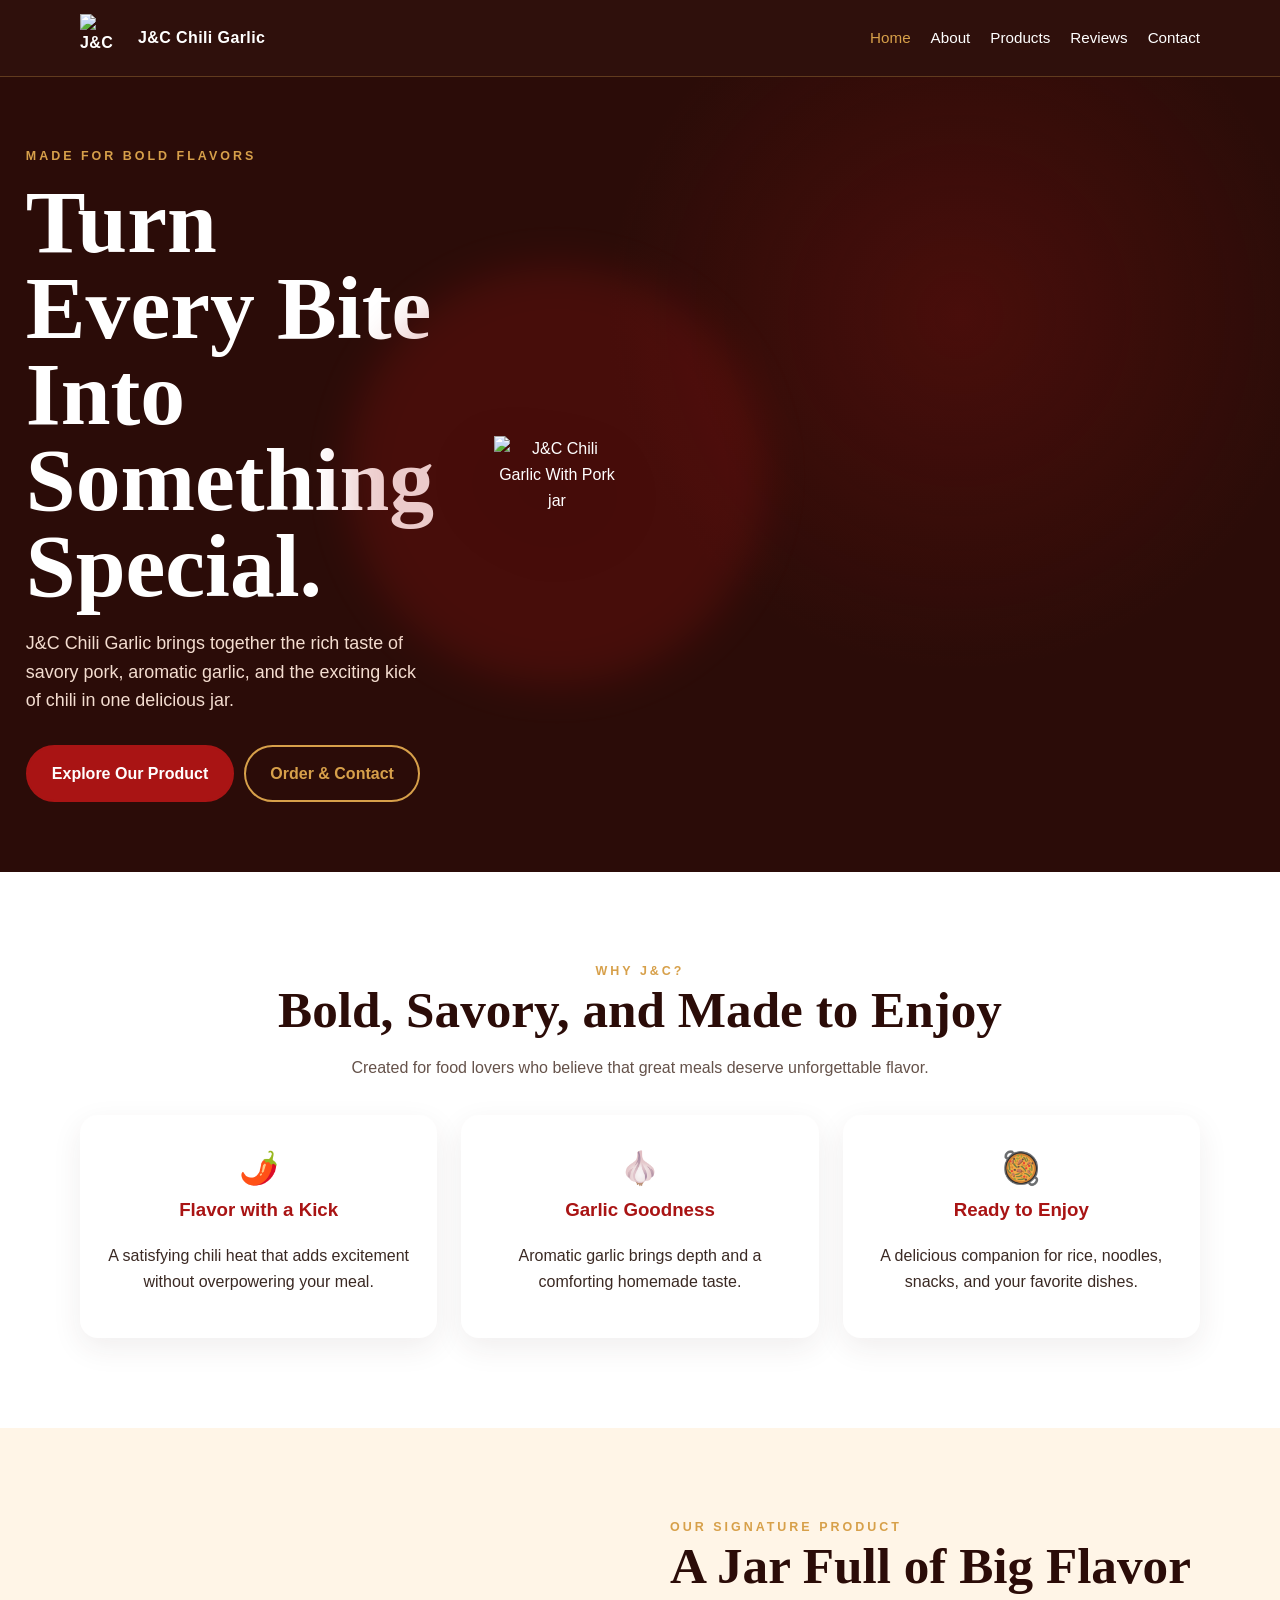
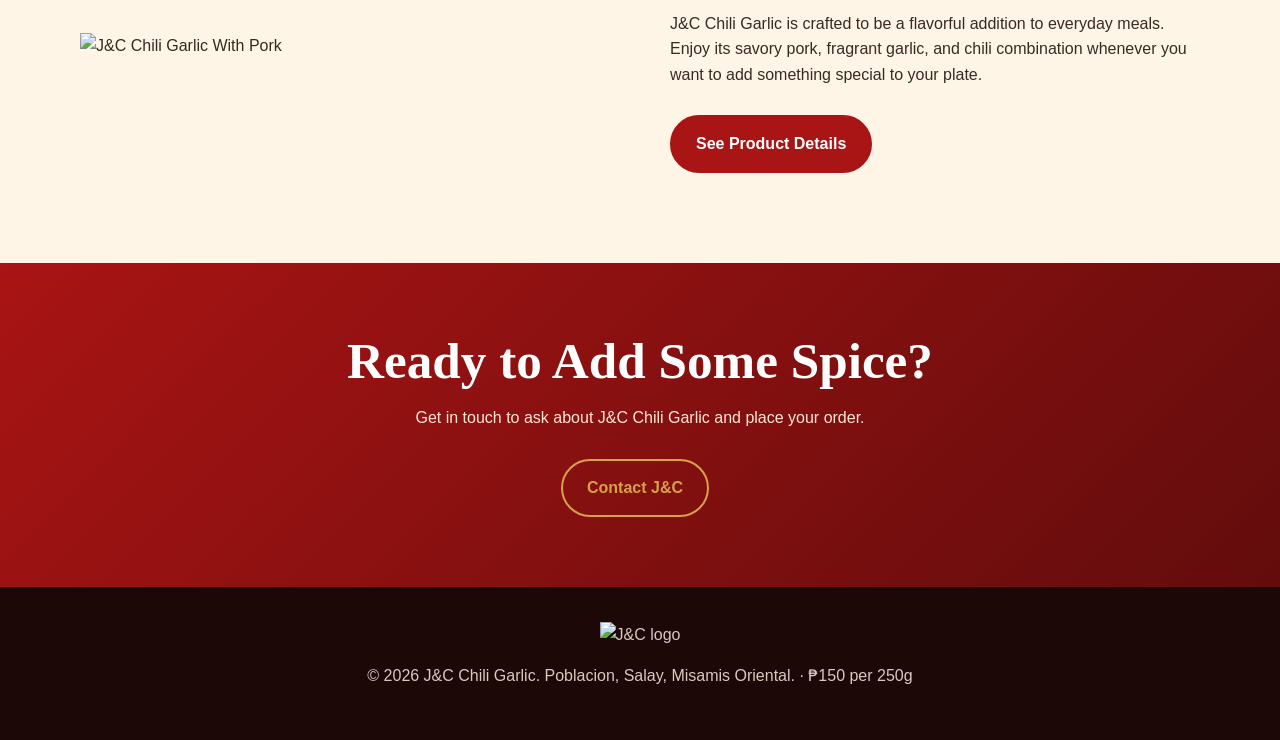
==== index.html @ 007925b5 "Add files via upload" ====
<!DOCTYPE html>
<html lang="en">
<head>
<meta charset="UTF-8"><meta name="viewport" content="width=device-width, initial-scale=1.0">
<title>J&C Chili Garlic | Home</title><link rel="stylesheet" href="style.css">
</head>
<body>
<header><div class="container nav">
<a class="brand" href="index.html"><img src="assets/jc-logo.png" alt="J&C Chili Garlic logo"><span>J&C Chili Garlic</span></a>
<nav><a class="active" href="index.html">Home</a><a href="about.html">About</a><a href="products.html">Products</a><a href="reviews.html">Reviews</a><a href="contact.html">Contact</a></nav>
</div></header>
<main>
<section class="hero"><div class="container split">
<div><div class="eyebrow">Made for bold flavors</div><h1>Turn Every Bite Into Something Special.</h1>
<p>J&C Chili Garlic brings together the rich taste of savory pork, aromatic garlic, and the exciting kick of chili in one delicious jar.</p>
<a class="btn" href="products.html">Explore Our Product</a><a class="btn btn-outline" href="contact.html">Order & Contact</a></div>
<div class="hero-image"><img src="assets/chili-garlic-pork.png" alt="J&C Chili Garlic With Pork jar"></div>
</div></section>

<section class="section alt"><div class="container center">
<div class="eyebrow">Why J&C?</div><h2>Bold, Savory, and Made to Enjoy</h2>
<p class="lead">Created for food lovers who believe that great meals deserve unforgettable flavor.</p>
<div class="grid-3">
<div class="card"><div class="feature-icon">🌶️</div><h3>Flavor with a Kick</h3><p>A satisfying chili heat that adds excitement without overpowering your meal.</p></div>
<div class="card"><div class="feature-icon">🧄</div><h3>Garlic Goodness</h3><p>Aromatic garlic brings depth and a comforting homemade taste.</p></div>
<div class="card"><div class="feature-icon">🥘</div><h3>Ready to Enjoy</h3><p>A delicious companion for rice, noodles, snacks, and your favorite dishes.</p></div>
</div></div></section>

<section class="section"><div class="container split">
<img src="assets/chili-garlic-pork.png" alt="J&C Chili Garlic With Pork">
<div><div class="eyebrow">Our signature product</div><h2>A Jar Full of Big Flavor</h2>
<p>J&C Chili Garlic is crafted to be a flavorful addition to everyday meals. Enjoy its savory pork, fragrant garlic, and chili combination whenever you want to add something special to your plate.</p>
<a class="btn" href="products.html">See Product Details</a></div>
</div></section>

<section class="cta"><div class="container"><h2>Ready to Add Some Spice?</h2><p>Get in touch to ask about J&C Chili Garlic and place your order.</p><a class="btn btn-outline" href="contact.html">Contact J&C</a></div></section>
</main>
<footer><img src="assets/jc-logo.png" alt="J&C logo"><p>© 2026 J&C Chili Garlic. Poblacion, Salay, Misamis Oriental. · ₱150 per 250g</p></footer>
<script src="script.js"></script></body></html>
---- style.css ----
:root{
  --red:#a91414;
  --deep:#2b0c08;
  --gold:#d7a04a;
  --cream:#fff5e7;
  --white:#fffdf9;
  --text:#3a2923;
}
*{box-sizing:border-box}
html{scroll-behavior:smooth}
body{margin:0;font-family:Arial,Helvetica,sans-serif;background:var(--cream);color:var(--text);line-height:1.6}
a{text-decoration:none;color:inherit}
.container{width:min(1120px,92%);margin:auto}
header{background:rgba(43,12,8,.98);color:#fff;position:sticky;top:0;z-index:20;border-bottom:1px solid rgba(215,160,74,.3)}
.nav{min-height:76px;display:flex;align-items:center;justify-content:space-between;gap:24px}
.brand{display:flex;align-items:center;gap:10px;font-weight:800;letter-spacing:.4px}
.brand img{width:48px;height:48px;object-fit:contain}
nav{display:flex;gap:20px;flex-wrap:wrap}
nav a{color:#fff;font-size:.95rem}
nav a:hover,nav a.active{color:var(--gold)}
.hero{min-height:650px;display:grid;grid-template-columns:1.05fr .95fr;align-items:center;gap:50px;padding:70px 0;background:
 radial-gradient(circle at 75% 30%,rgba(169,20,20,.24),transparent 32%),var(--deep);color:#fff;overflow:hidden}
.eyebrow{text-transform:uppercase;letter-spacing:3px;color:var(--gold);font-size:.78rem;font-weight:700}
h1{font-family:Georgia,serif;font-size:clamp(3rem,7vw,6.4rem);line-height:.96;margin:12px 0 20px}
h2{font-family:Georgia,serif;font-size:clamp(2rem,4vw,3.2rem);line-height:1.1;margin:0 0 16px;color:var(--deep)}
.hero p{font-size:1.12rem;color:#f4ddd0;max-width:580px}
.hero-image{position:relative;text-align:center}
.hero-image img{width:min(100%,500px);max-height:560px;object-fit:contain;filter:drop-shadow(0 30px 35px rgba(0,0,0,.45));position:relative;z-index:2}
.hero-image:before{content:"";position:absolute;width:420px;height:420px;border-radius:50%;background:var(--red);filter:blur(20px);opacity:.22;left:50%;top:50%;transform:translate(-50%,-50%)}
.btn{display:inline-block;padding:14px 24px;border-radius:999px;background:var(--red);color:#fff;font-weight:700;margin:12px 10px 0 0;border:2px solid var(--red);transition:.2s}
.btn:hover{transform:translateY(-2px);background:#c72424}
.btn-outline{background:transparent;border-color:var(--gold);color:var(--gold)}
.section{padding:90px 0}
.section.alt{background:#fff}
.center{text-align:center}
.lead{max-width:760px;margin:0 auto 35px;color:#65524a}
.grid-3{display:grid;grid-template-columns:repeat(3,1fr);gap:24px}
.card{background:#fff;border-radius:18px;padding:28px;box-shadow:0 10px 30px rgba(58,41,35,.08)}
.card h3{margin-top:0;color:var(--red)}
.feature-icon{font-size:2rem}
.split{display:grid;grid-template-columns:1fr 1fr;gap:60px;align-items:center}
.split img{width:100%;max-height:560px;object-fit:contain}
.product-card{display:grid;grid-template-columns:1fr 1fr;gap:35px;align-items:center;background:#fff;border-radius:24px;padding:35px;box-shadow:0 15px 35px rgba(58,41,35,.1)}
.product-card img{width:100%;max-height:500px;object-fit:contain}
.badge{display:inline-block;background:#f6e0b7;color:#7b3b08;border-radius:999px;padding:7px 12px;font-weight:700;font-size:.8rem}
.list{padding-left:18px}
.cta{background:linear-gradient(135deg,var(--red),#630c0c);color:#fff;padding:70px 0;text-align:center}
.cta h2{color:#fff}
.cta p{color:#ffe8d6}
.contact-box{background:#fff;border-radius:20px;padding:30px;max-width:720px;margin:0 auto;box-shadow:0 10px 30px rgba(0,0,0,.12)}
.contact-item{padding:14px 0;border-bottom:1px solid #eadfd7}
.contact-item:last-child{border:0}
.notice{background:#fff3cd;border-left:4px solid var(--gold);padding:15px 18px;border-radius:8px;margin-top:22px}
footer{background:#1c0806;color:#d9c9c1;padding:35px 0;text-align:center}
footer img{width:58px;height:58px;object-fit:contain}
@media(max-width:800px){
  .nav{padding:10px 0;align-items:flex-start;flex-direction:column}
  nav{gap:13px}
  .hero,.split,.product-card{grid-template-columns:1fr}
  .hero{padding:60px 0 40px;text-align:center}
  .hero p{margin-left:auto;margin-right:auto}
  .grid-3{grid-template-columns:1fr}
  .section{padding:65px 0}
}
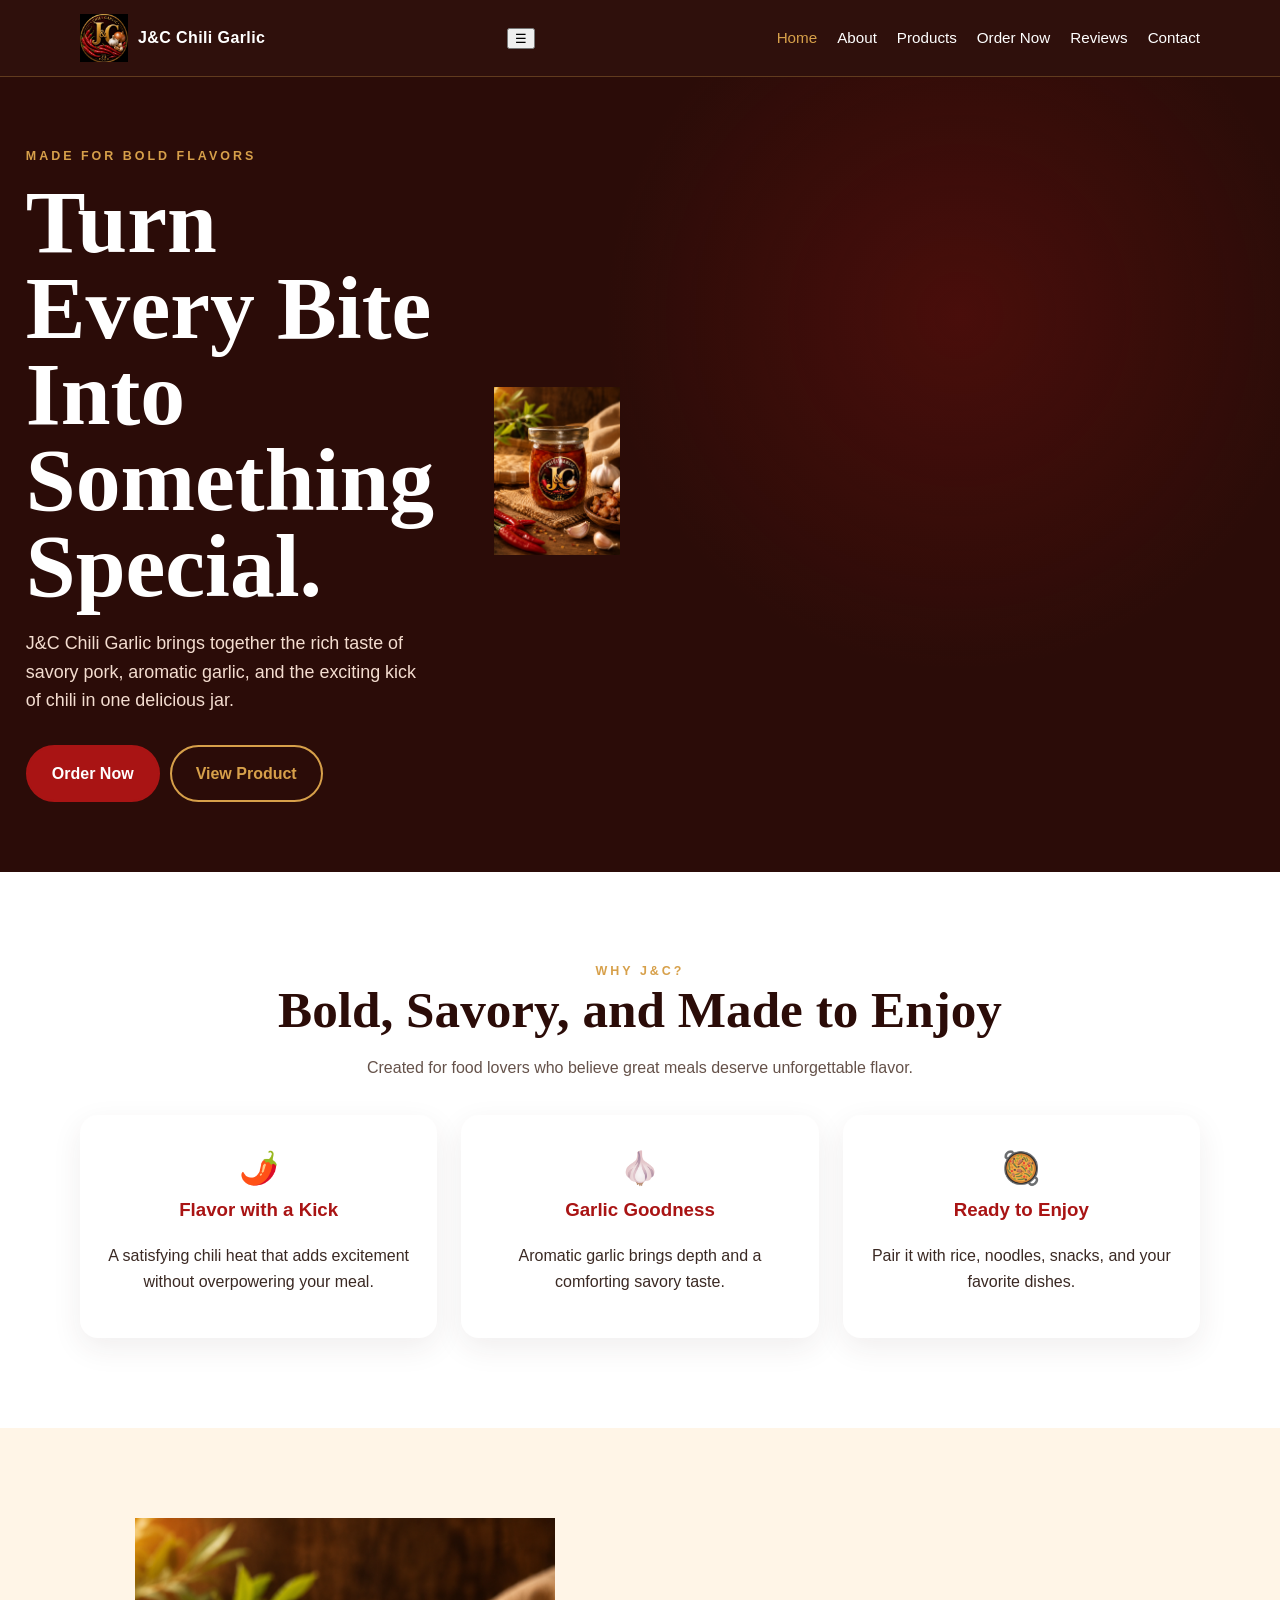
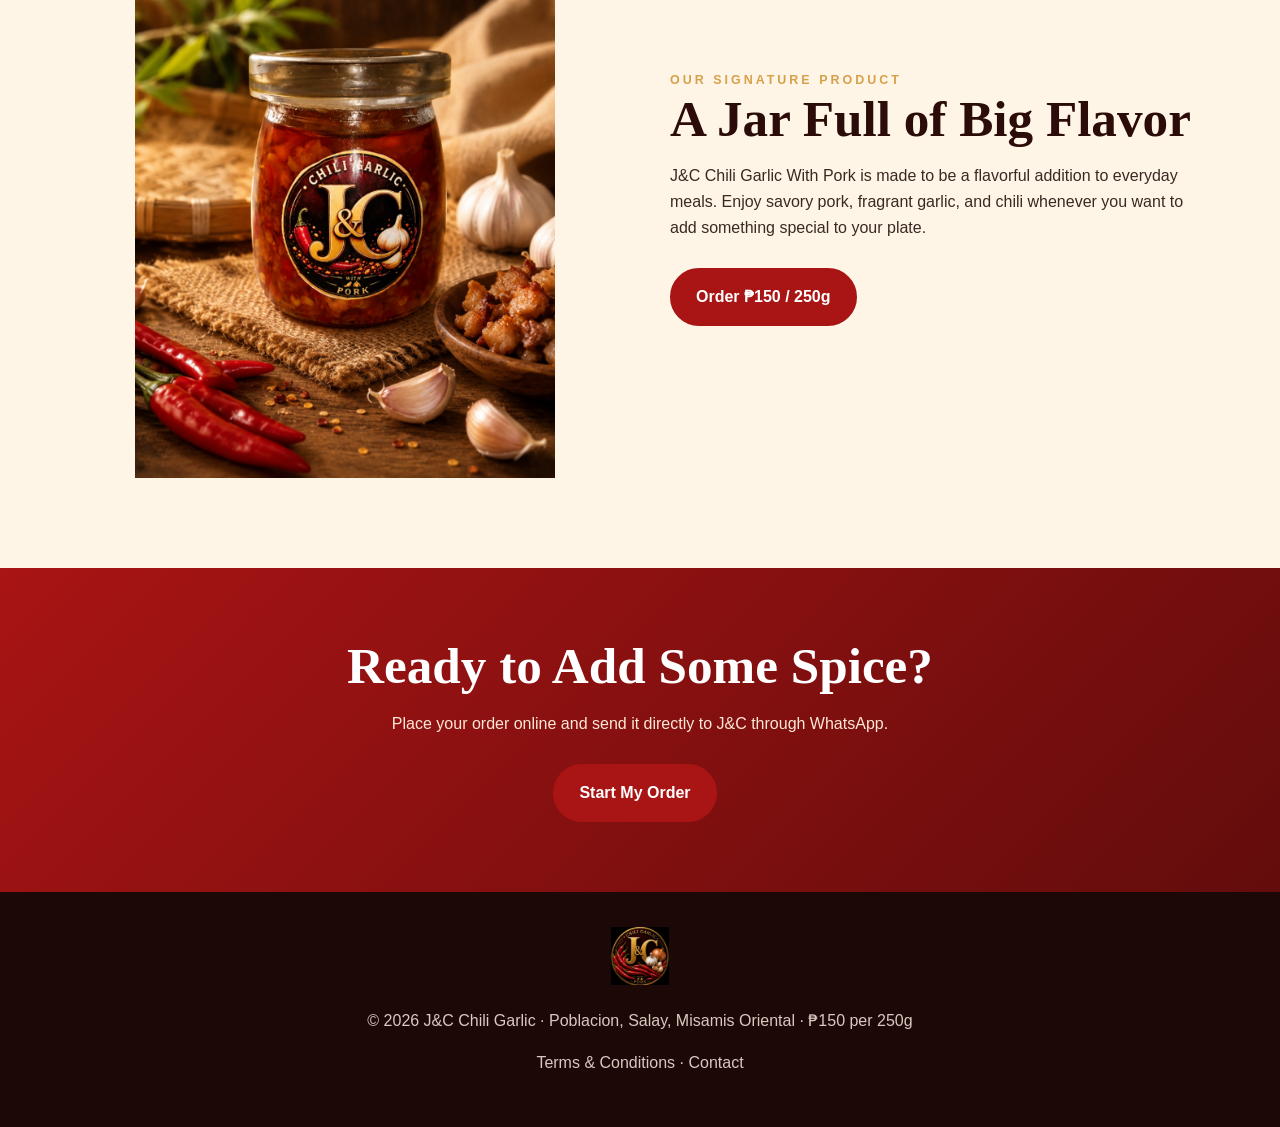
==== commit 39eeb6d8: "Polish homepage and connect full navigation to checkout" ====
--- a/index.html
+++ b/index.html
@@ -1,39 +1 @@
-<!DOCTYPE html>
-<html lang="en">
-<head>
-<meta charset="UTF-8"><meta name="viewport" content="width=device-width, initial-scale=1.0">
-<title>J&C Chili Garlic | Home</title><link rel="stylesheet" href="style.css">
-</head>
-<body>
-<header><div class="container nav">
-<a class="brand" href="index.html"><img src="assets/jc-logo.png" alt="J&C Chili Garlic logo"><span>J&C Chili Garlic</span></a>
-<nav><a class="active" href="index.html">Home</a><a href="about.html">About</a><a href="products.html">Products</a><a href="reviews.html">Reviews</a><a href="contact.html">Contact</a></nav>
-</div></header>
-<main>
-<section class="hero"><div class="container split">
-<div><div class="eyebrow">Made for bold flavors</div><h1>Turn Every Bite Into Something Special.</h1>
-<p>J&C Chili Garlic brings together the rich taste of savory pork, aromatic garlic, and the exciting kick of chili in one delicious jar.</p>
-<a class="btn" href="products.html">Explore Our Product</a><a class="btn btn-outline" href="contact.html">Order & Contact</a></div>
-<div class="hero-image"><img src="assets/chili-garlic-pork.png" alt="J&C Chili Garlic With Pork jar"></div>
-</div></section>
-
-<section class="section alt"><div class="container center">
-<div class="eyebrow">Why J&C?</div><h2>Bold, Savory, and Made to Enjoy</h2>
-<p class="lead">Created for food lovers who believe that great meals deserve unforgettable flavor.</p>
-<div class="grid-3">
-<div class="card"><div class="feature-icon">🌶️</div><h3>Flavor with a Kick</h3><p>A satisfying chili heat that adds excitement without overpowering your meal.</p></div>
-<div class="card"><div class="feature-icon">🧄</div><h3>Garlic Goodness</h3><p>Aromatic garlic brings depth and a comforting homemade taste.</p></div>
-<div class="card"><div class="feature-icon">🥘</div><h3>Ready to Enjoy</h3><p>A delicious companion for rice, noodles, snacks, and your favorite dishes.</p></div>
-</div></div></section>
-
-<section class="section"><div class="container split">
-<img src="assets/chili-garlic-pork.png" alt="J&C Chili Garlic With Pork">
-<div><div class="eyebrow">Our signature product</div><h2>A Jar Full of Big Flavor</h2>
-<p>J&C Chili Garlic is crafted to be a flavorful addition to everyday meals. Enjoy its savory pork, fragrant garlic, and chili combination whenever you want to add something special to your plate.</p>
-<a class="btn" href="products.html">See Product Details</a></div>
-</div></section>
-
-<section class="cta"><div class="container"><h2>Ready to Add Some Spice?</h2><p>Get in touch to ask about J&C Chili Garlic and place your order.</p><a class="btn btn-outline" href="contact.html">Contact J&C</a></div></section>
-</main>
-<footer><img src="assets/jc-logo.png" alt="J&C logo"><p>© 2026 J&C Chili Garlic. Poblacion, Salay, Misamis Oriental. · ₱150 per 250g</p></footer>
-<script src="script.js"></script></body></html>+<!doctype html><html lang="en"><head><meta charset="utf-8"><meta name="viewport" content="width=device-width,initial-scale=1"><meta name="description" content="J&C Chili Garlic with Pork — bold Filipino flavor made for everyday meals."><title>J&C Chili Garlic | Home</title><link rel="stylesheet" href="style.css"></head><body><header><div class="container nav"><a class="brand" href="index.html"><img src="assets/jc-logo.png" alt="J&C Chili Garlic logo"><span>J&C Chili Garlic</span></a><button class="menu" id="menuBtn" aria-label="Open navigation menu" aria-expanded="false">☰</button><nav id="navLinks"><a class="active" href="index.html" aria-current="page">Home</a><a href="about.html">About</a><a href="products.html">Products</a><a href="order.html">Order Now</a><a href="reviews.html">Reviews</a><a href="contact.html">Contact</a></nav></div></header><main><section class="hero"><div class="container split"><div><div class="eyebrow">Made for bold flavors</div><h1>Turn Every Bite Into Something Special.</h1><p>J&amp;C Chili Garlic brings together the rich taste of savory pork, aromatic garlic, and the exciting kick of chili in one delicious jar.</p><a class="btn btn-light" href="order.html">Order Now</a><a class="btn btn-outline" href="products.html">View Product</a></div><div><img src="assets/chili-garlic-pork.png" alt="J&C Chili Garlic With Pork 250g jar"></div></div></section><section class="section alt"><div class="container center"><div class="eyebrow">Why J&amp;C?</div><h2>Bold, Savory, and Made to Enjoy</h2><p class="lead">Created for food lovers who believe great meals deserve unforgettable flavor.</p><div class="grid-3"><div class="card"><div class="feature-icon">🌶️</div><h3>Flavor with a Kick</h3><p>A satisfying chili heat that adds excitement without overpowering your meal.</p></div><div class="card"><div class="feature-icon">🧄</div><h3>Garlic Goodness</h3><p>Aromatic garlic brings depth and a comforting savory taste.</p></div><div class="card"><div class="feature-icon">🥘</div><h3>Ready to Enjoy</h3><p>Pair it with rice, noodles, snacks, and your favorite dishes.</p></div></div></div></section><section class="section"><div class="container split"><img src="assets/chili-garlic-pork.png" alt="J&C Chili Garlic With Pork"><div><div class="eyebrow">Our signature product</div><h2>A Jar Full of Big Flavor</h2><p>J&amp;C Chili Garlic With Pork is made to be a flavorful addition to everyday meals. Enjoy savory pork, fragrant garlic, and chili whenever you want to add something special to your plate.</p><a class="btn" href="order.html">Order ₱150 / 250g</a></div></div></section><section class="cta"><div class="container"><h2>Ready to Add Some Spice?</h2><p>Place your order online and send it directly to J&amp;C through WhatsApp.</p><a class="btn btn-light" href="order.html">Start My Order</a></div></section></main><footer><img src="assets/jc-logo.png" alt="J&C Chili Garlic logo"><p>© <span data-year>2026</span> J&amp;C Chili Garlic · Poblacion, Salay, Misamis Oriental · ₱150 per 250g</p><p><a href="terms.html">Terms &amp; Conditions</a> · <a href="contact.html">Contact</a></p></footer><script src="script.js"></script></body></html>
